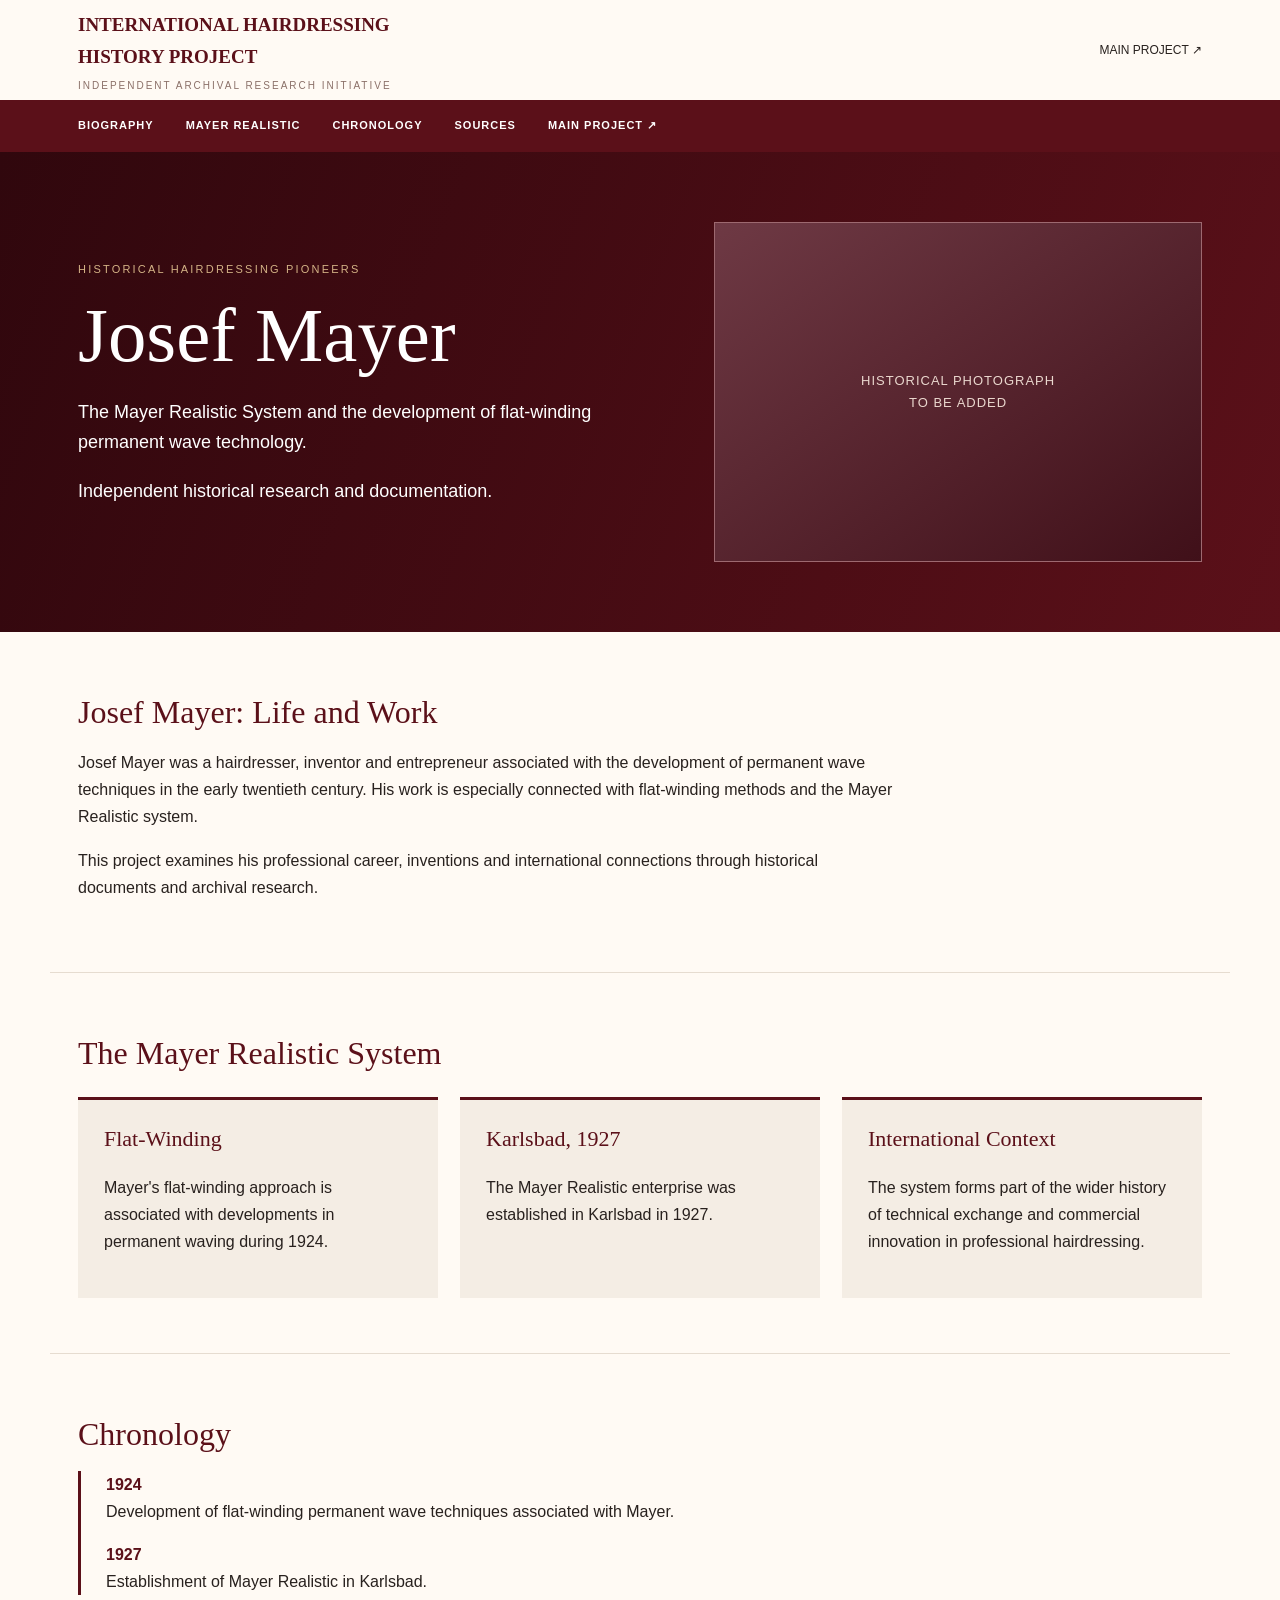
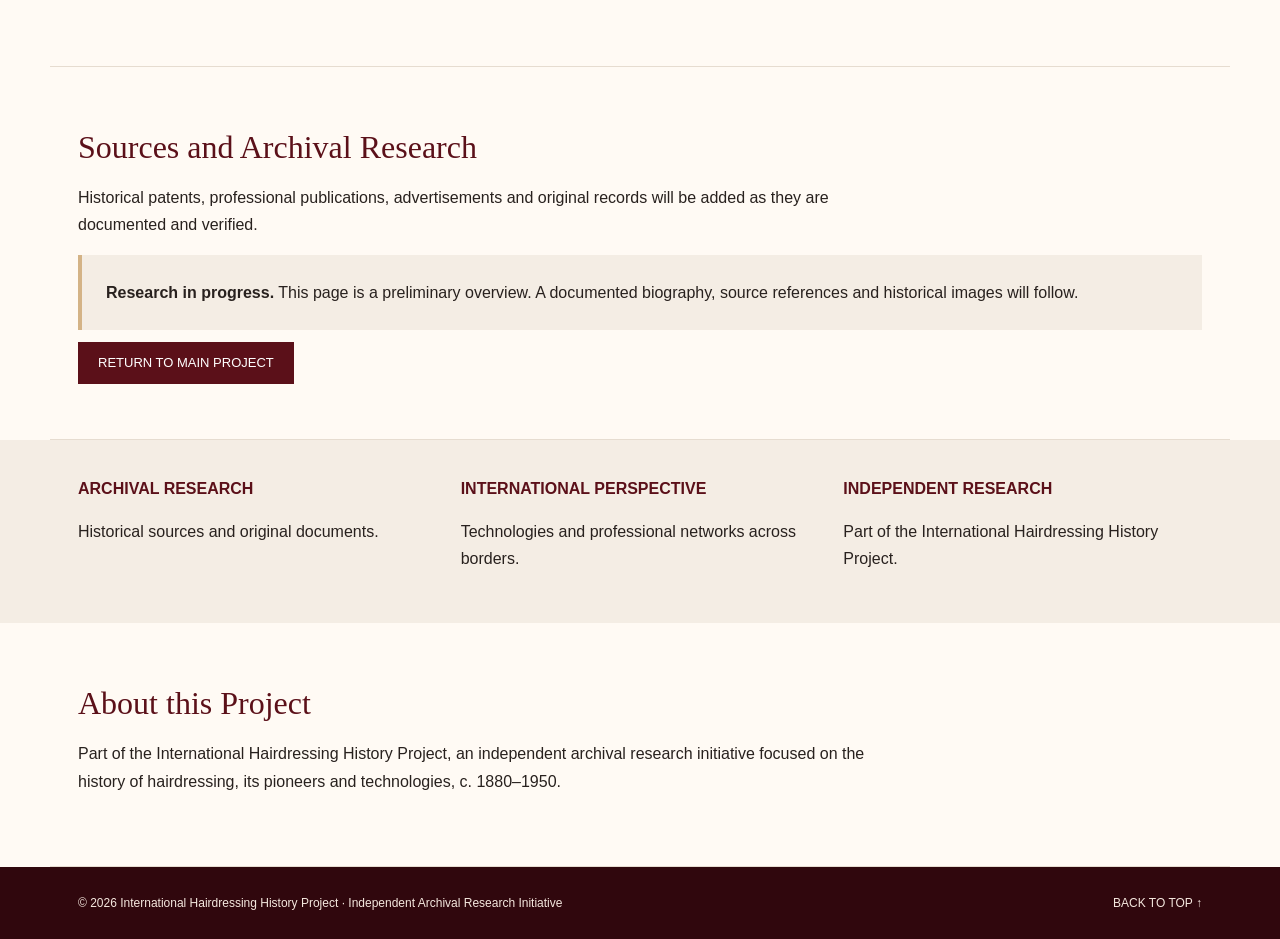
==== index.html @ 407f2971 "Add files via upload" ====
<!doctype html>
<html lang="en">
<head>
<meta charset="utf-8"><meta name="viewport" content="width=device-width,initial-scale=1">
<title>Josef Mayer | Mayer Realistic | International Hairdressing History Project</title>
<meta name="description" content="Independent archival research on Josef Mayer, the Mayer Realistic system, and the history of flat-winding permanent wave technology.">
<meta name="robots" content="index,follow"><link rel="canonical" href="https://mayer.hairdressing-history.org/">
<style>
:root{--burgundy:#5b1019;--dark:#30070d;--cream:#f8f3eb;--paper:#f4ede4;--gold:#d4b386;--ink:#28211e;--muted:#6e625b}*{box-sizing:border-box}html{scroll-behavior:smooth}body{margin:0;background:#fffaf4;color:var(--ink);font-family:Arial,sans-serif;line-height:1.7}a{color:inherit;text-decoration:none}.wrap{max-width:1180px;margin:auto;padding:0 28px}.masthead{background:#fffaf4}.mast-inner{min-height:100px;display:flex;align-items:center;justify-content:space-between;gap:20px;flex-wrap:wrap}.brand{color:var(--burgundy);font-family:Georgia,serif;font-weight:bold;font-size:19px}.brand small{display:block;font:10px Arial,sans-serif;letter-spacing:2px;margin-top:7px;color:#8b7068}.toplinks{font-size:12px}.toplinks a:hover{color:var(--burgundy)}.mainnav{background:var(--burgundy);color:white}.navinner{display:flex;gap:32px;flex-wrap:wrap;align-items:center;min-height:52px}.navinner a{font-size:11px;letter-spacing:1px;font-weight:bold;padding:15px 0;border-bottom:2px solid transparent}.navinner a:hover{border-color:var(--gold)}.hero{background:linear-gradient(110deg,var(--dark),var(--burgundy));color:white}.hero-inner{min-height:480px;display:grid;grid-template-columns:1.1fr .9fr;align-items:center;gap:40px}.eyebrow{color:var(--gold);font-size:11px;letter-spacing:2.2px;text-transform:uppercase}.hero h1{font:normal clamp(46px,6vw,80px) Georgia,serif;line-height:1.1;margin:16px 0}.hero p{font-size:18px;max-width:560px}.photo-placeholder{min-height:340px;border:1px solid #9d6970;background:linear-gradient(145deg,#6e3944,#401019);display:flex;align-items:center;justify-content:center;text-align:center;padding:30px;color:#ead7ce;font-size:13px;letter-spacing:1px}.section{padding-top:62px;padding-bottom:55px;border-bottom:1px solid #e6dcd0}.section h2{font:normal 32px Georgia,serif;color:var(--burgundy);margin:0 0 18px}.section p{max-width:820px}.cards{display:grid;grid-template-columns:repeat(3,1fr);gap:22px;margin-top:25px}.card{background:var(--paper);padding:26px;border-top:3px solid var(--burgundy)}.card h3{font:normal 22px Georgia,serif;color:var(--burgundy);margin-top:0}.timeline{border-left:3px solid var(--burgundy);padding-left:25px}.timeline strong{color:var(--burgundy)}.notice{background:var(--paper);padding:24px;border-left:4px solid var(--gold)}.button{display:inline-block;background:var(--burgundy);color:white;padding:10px 20px;margin-top:12px;font-size:13px}.principles{background:var(--paper);padding:35px 0}.principles-grid{display:grid;grid-template-columns:repeat(3,1fr);gap:24px}.principles strong{color:var(--burgundy)}footer{background:var(--dark);color:#f5e8df;padding:26px 0;font-size:12px}.footer-inner{display:flex;justify-content:space-between;gap:15px;flex-wrap:wrap}@media(max-width:750px){.hero-inner{grid-template-columns:1fr;padding-top:50px;padding-bottom:50px}.photo-placeholder{min-height:210px}.cards,.principles-grid{grid-template-columns:1fr}.navinner{gap:17px}}
</style>
</head>
<body id="top">
<header class="masthead"><div class="wrap mast-inner"><a class="brand" href="https://hairdressing-history.org/">INTERNATIONAL HAIRDRESSING<br>HISTORY PROJECT<small>INDEPENDENT ARCHIVAL RESEARCH INITIATIVE</small></a><div class="toplinks"><a href="https://hairdressing-history.org/">MAIN PROJECT ↗</a></div></div></header>
<nav class="mainnav" aria-label="Main navigation"><div class="wrap navinner"><a href="#biography">BIOGRAPHY</a><a href="#system">MAYER REALISTIC</a><a href="#chronology">CHRONOLOGY</a><a href="#sources">SOURCES</a><a href="https://hairdressing-history.org/">MAIN PROJECT ↗</a></div></nav>
<section class="hero"><div class="wrap hero-inner"><div><div class="eyebrow">Historical hairdressing pioneers</div><h1>Josef Mayer</h1><p>The Mayer Realistic System and the development of flat-winding permanent wave technology.</p><p>Independent historical research and documentation.</p></div><div class="photo-placeholder" role="img" aria-label="Reserved space for a future historical photograph of Josef Mayer">HISTORICAL PHOTOGRAPH<br>TO BE ADDED</div></div></section>
<main>
<section class="section wrap" id="biography"><h2>Josef Mayer: Life and Work</h2><p>Josef Mayer was a hairdresser, inventor and entrepreneur associated with the development of permanent wave techniques in the early twentieth century. His work is especially connected with flat-winding methods and the Mayer Realistic system.</p><p>This project examines his professional career, inventions and international connections through historical documents and archival research.</p></section>
<section class="section wrap" id="system"><h2>The Mayer Realistic System</h2><div class="cards"><article class="card"><h3>Flat-Winding</h3><p>Mayer's flat-winding approach is associated with developments in permanent waving during 1924.</p></article><article class="card"><h3>Karlsbad, 1927</h3><p>The Mayer Realistic enterprise was established in Karlsbad in 1927.</p></article><article class="card"><h3>International Context</h3><p>The system forms part of the wider history of technical exchange and commercial innovation in professional hairdressing.</p></article></div></section>
<section class="section wrap" id="chronology"><h2>Chronology</h2><div class="timeline"><p><strong>1924</strong><br>Development of flat-winding permanent wave techniques associated with Mayer.</p><p><strong>1927</strong><br>Establishment of Mayer Realistic in Karlsbad.</p></div></section>
<section class="section wrap" id="sources"><h2>Sources and Archival Research</h2><p>Historical patents, professional publications, advertisements and original records will be added as they are documented and verified.</p><div class="notice"><strong>Research in progress.</strong> This page is a preliminary overview. A documented biography, source references and historical images will follow.</div><a class="button" href="https://hairdressing-history.org/">RETURN TO MAIN PROJECT</a></section>
<section class="principles"><div class="wrap principles-grid"><div><strong>ARCHIVAL RESEARCH</strong><p>Historical sources and original documents.</p></div><div><strong>INTERNATIONAL PERSPECTIVE</strong><p>Technologies and professional networks across borders.</p></div><div><strong>INDEPENDENT RESEARCH</strong><p>Part of the International Hairdressing History Project.</p></div></div></section>
<section class="section wrap"><h2>About this Project</h2><p>Part of the International Hairdressing History Project, an independent archival research initiative focused on the history of hairdressing, its pioneers and technologies, c. 1880–1950.</p></section>
</main><footer><div class="wrap footer-inner"><span>© 2026 International Hairdressing History Project · Independent Archival Research Initiative</span><a href="#top">BACK TO TOP ↑</a></div></footer>
</body></html>
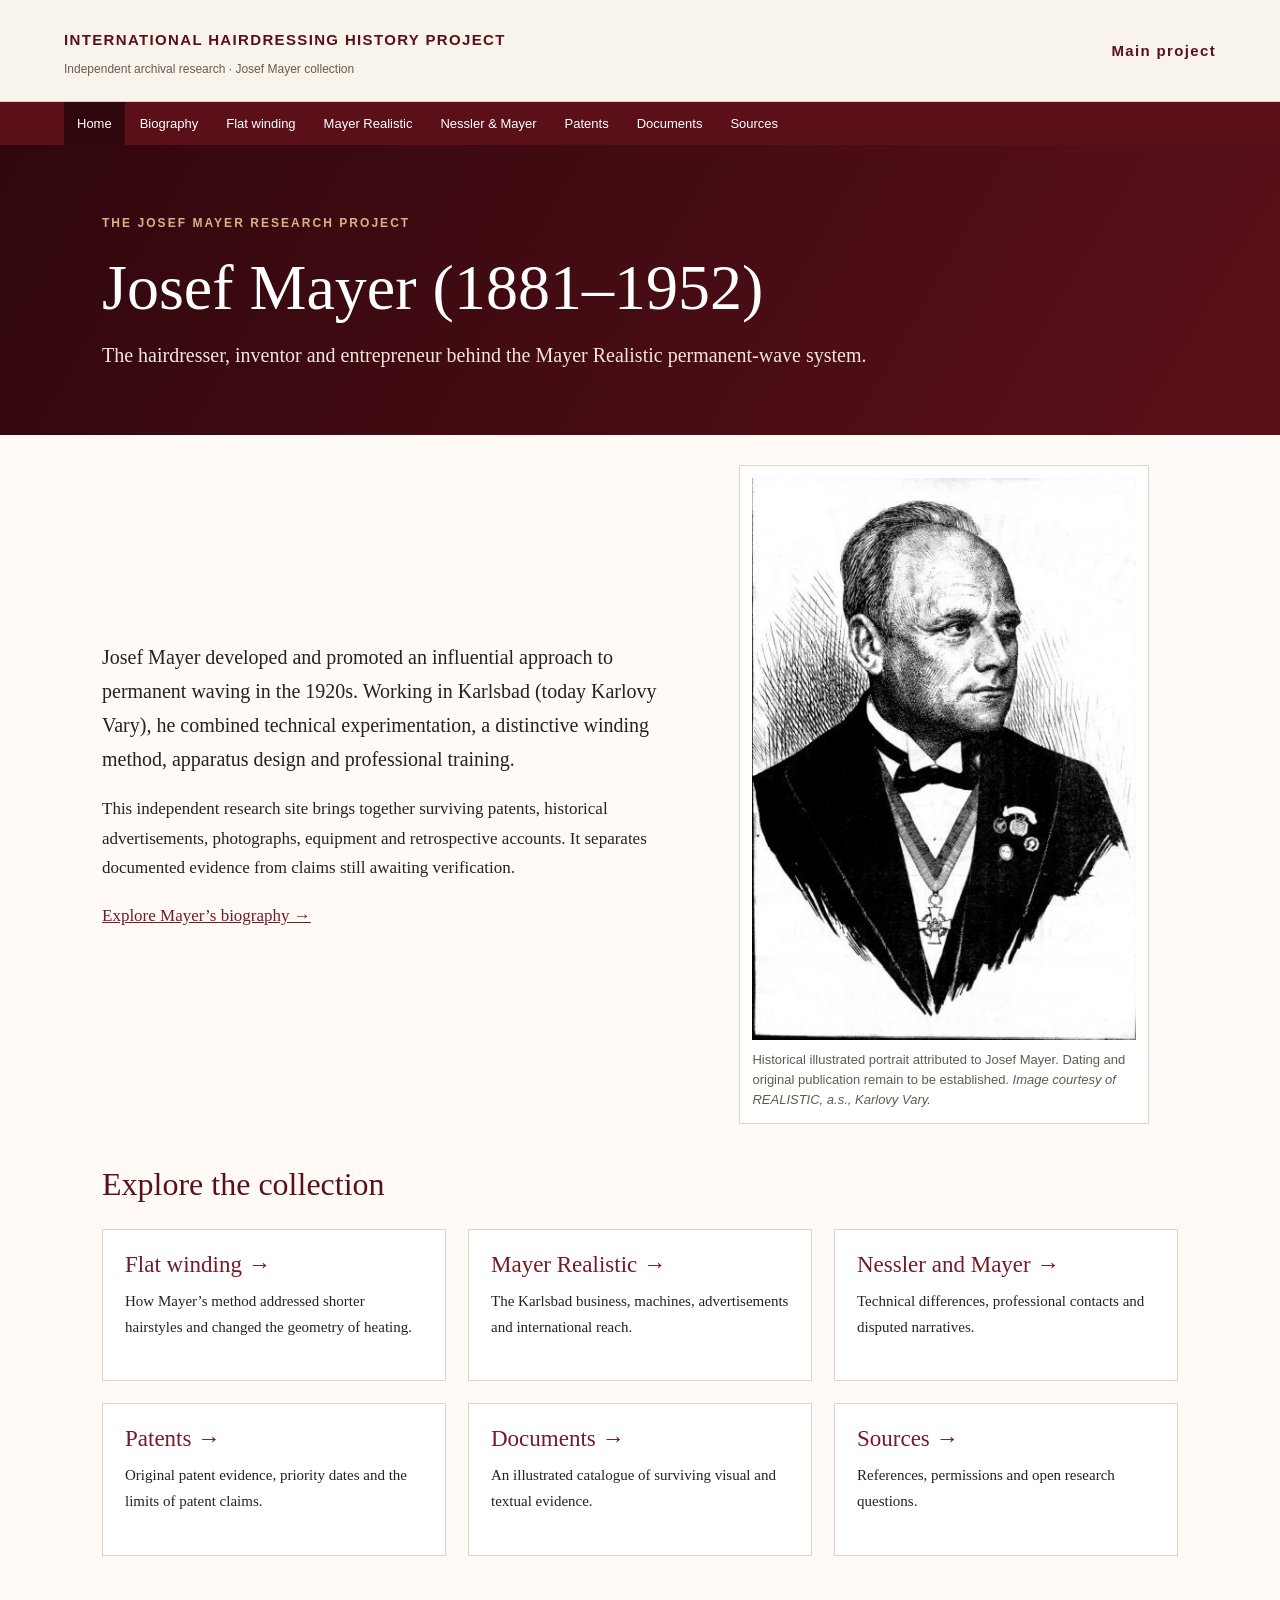
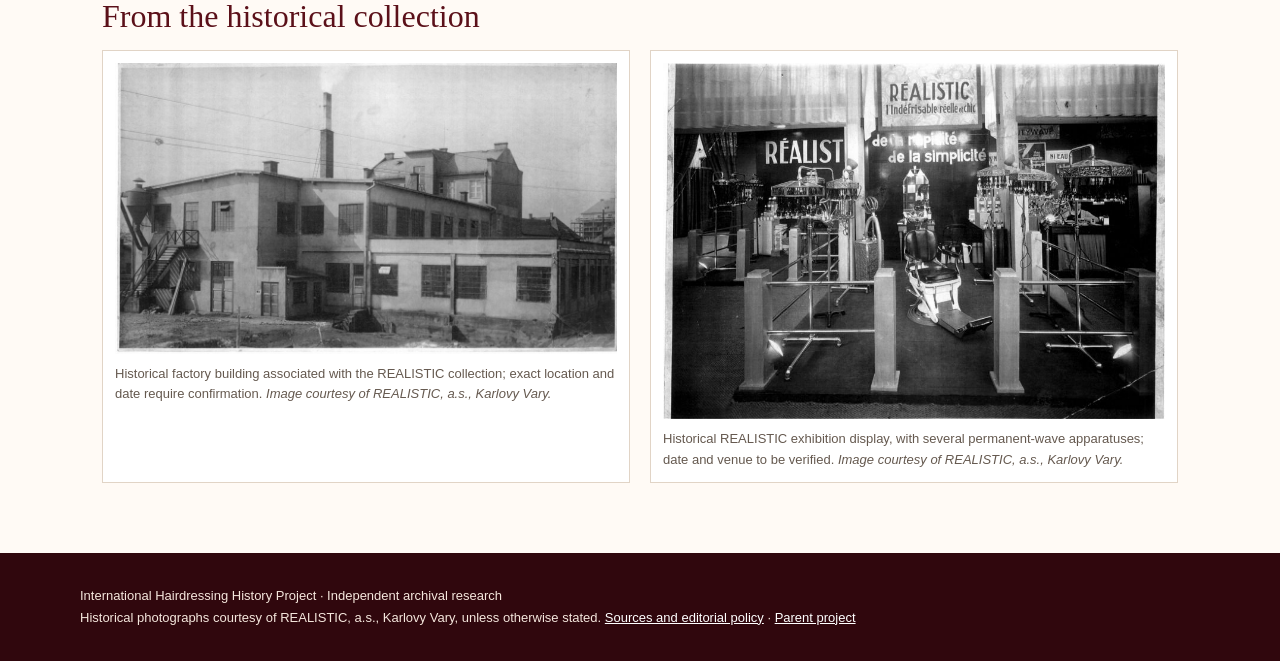
==== commit e52976e1: "Add files via upload" ====
--- a/index.html
+++ b/index.html
@@ -1,24 +1 @@
-<!doctype html>
-<html lang="en">
-<head>
-<meta charset="utf-8"><meta name="viewport" content="width=device-width,initial-scale=1">
-<title>Josef Mayer | Mayer Realistic | International Hairdressing History Project</title>
-<meta name="description" content="Independent archival research on Josef Mayer, the Mayer Realistic system, and the history of flat-winding permanent wave technology.">
-<meta name="robots" content="index,follow"><link rel="canonical" href="https://mayer.hairdressing-history.org/">
-<style>
-:root{--burgundy:#5b1019;--dark:#30070d;--cream:#f8f3eb;--paper:#f4ede4;--gold:#d4b386;--ink:#28211e;--muted:#6e625b}*{box-sizing:border-box}html{scroll-behavior:smooth}body{margin:0;background:#fffaf4;color:var(--ink);font-family:Arial,sans-serif;line-height:1.7}a{color:inherit;text-decoration:none}.wrap{max-width:1180px;margin:auto;padding:0 28px}.masthead{background:#fffaf4}.mast-inner{min-height:100px;display:flex;align-items:center;justify-content:space-between;gap:20px;flex-wrap:wrap}.brand{color:var(--burgundy);font-family:Georgia,serif;font-weight:bold;font-size:19px}.brand small{display:block;font:10px Arial,sans-serif;letter-spacing:2px;margin-top:7px;color:#8b7068}.toplinks{font-size:12px}.toplinks a:hover{color:var(--burgundy)}.mainnav{background:var(--burgundy);color:white}.navinner{display:flex;gap:32px;flex-wrap:wrap;align-items:center;min-height:52px}.navinner a{font-size:11px;letter-spacing:1px;font-weight:bold;padding:15px 0;border-bottom:2px solid transparent}.navinner a:hover{border-color:var(--gold)}.hero{background:linear-gradient(110deg,var(--dark),var(--burgundy));color:white}.hero-inner{min-height:480px;display:grid;grid-template-columns:1.1fr .9fr;align-items:center;gap:40px}.eyebrow{color:var(--gold);font-size:11px;letter-spacing:2.2px;text-transform:uppercase}.hero h1{font:normal clamp(46px,6vw,80px) Georgia,serif;line-height:1.1;margin:16px 0}.hero p{font-size:18px;max-width:560px}.photo-placeholder{min-height:340px;border:1px solid #9d6970;background:linear-gradient(145deg,#6e3944,#401019);display:flex;align-items:center;justify-content:center;text-align:center;padding:30px;color:#ead7ce;font-size:13px;letter-spacing:1px}.section{padding-top:62px;padding-bottom:55px;border-bottom:1px solid #e6dcd0}.section h2{font:normal 32px Georgia,serif;color:var(--burgundy);margin:0 0 18px}.section p{max-width:820px}.cards{display:grid;grid-template-columns:repeat(3,1fr);gap:22px;margin-top:25px}.card{background:var(--paper);padding:26px;border-top:3px solid var(--burgundy)}.card h3{font:normal 22px Georgia,serif;color:var(--burgundy);margin-top:0}.timeline{border-left:3px solid var(--burgundy);padding-left:25px}.timeline strong{color:var(--burgundy)}.notice{background:var(--paper);padding:24px;border-left:4px solid var(--gold)}.button{display:inline-block;background:var(--burgundy);color:white;padding:10px 20px;margin-top:12px;font-size:13px}.principles{background:var(--paper);padding:35px 0}.principles-grid{display:grid;grid-template-columns:repeat(3,1fr);gap:24px}.principles strong{color:var(--burgundy)}footer{background:var(--dark);color:#f5e8df;padding:26px 0;font-size:12px}.footer-inner{display:flex;justify-content:space-between;gap:15px;flex-wrap:wrap}@media(max-width:750px){.hero-inner{grid-template-columns:1fr;padding-top:50px;padding-bottom:50px}.photo-placeholder{min-height:210px}.cards,.principles-grid{grid-template-columns:1fr}.navinner{gap:17px}}
-</style>
-</head>
-<body id="top">
-<header class="masthead"><div class="wrap mast-inner"><a class="brand" href="https://hairdressing-history.org/">INTERNATIONAL HAIRDRESSING<br>HISTORY PROJECT<small>INDEPENDENT ARCHIVAL RESEARCH INITIATIVE</small></a><div class="toplinks"><a href="https://hairdressing-history.org/">MAIN PROJECT ↗</a></div></div></header>
-<nav class="mainnav" aria-label="Main navigation"><div class="wrap navinner"><a href="#biography">BIOGRAPHY</a><a href="#system">MAYER REALISTIC</a><a href="#chronology">CHRONOLOGY</a><a href="#sources">SOURCES</a><a href="https://hairdressing-history.org/">MAIN PROJECT ↗</a></div></nav>
-<section class="hero"><div class="wrap hero-inner"><div><div class="eyebrow">Historical hairdressing pioneers</div><h1>Josef Mayer</h1><p>The Mayer Realistic System and the development of flat-winding permanent wave technology.</p><p>Independent historical research and documentation.</p></div><div class="photo-placeholder" role="img" aria-label="Reserved space for a future historical photograph of Josef Mayer">HISTORICAL PHOTOGRAPH<br>TO BE ADDED</div></div></section>
-<main>
-<section class="section wrap" id="biography"><h2>Josef Mayer: Life and Work</h2><p>Josef Mayer was a hairdresser, inventor and entrepreneur associated with the development of permanent wave techniques in the early twentieth century. His work is especially connected with flat-winding methods and the Mayer Realistic system.</p><p>This project examines his professional career, inventions and international connections through historical documents and archival research.</p></section>
-<section class="section wrap" id="system"><h2>The Mayer Realistic System</h2><div class="cards"><article class="card"><h3>Flat-Winding</h3><p>Mayer's flat-winding approach is associated with developments in permanent waving during 1924.</p></article><article class="card"><h3>Karlsbad, 1927</h3><p>The Mayer Realistic enterprise was established in Karlsbad in 1927.</p></article><article class="card"><h3>International Context</h3><p>The system forms part of the wider history of technical exchange and commercial innovation in professional hairdressing.</p></article></div></section>
-<section class="section wrap" id="chronology"><h2>Chronology</h2><div class="timeline"><p><strong>1924</strong><br>Development of flat-winding permanent wave techniques associated with Mayer.</p><p><strong>1927</strong><br>Establishment of Mayer Realistic in Karlsbad.</p></div></section>
-<section class="section wrap" id="sources"><h2>Sources and Archival Research</h2><p>Historical patents, professional publications, advertisements and original records will be added as they are documented and verified.</p><div class="notice"><strong>Research in progress.</strong> This page is a preliminary overview. A documented biography, source references and historical images will follow.</div><a class="button" href="https://hairdressing-history.org/">RETURN TO MAIN PROJECT</a></section>
-<section class="principles"><div class="wrap principles-grid"><div><strong>ARCHIVAL RESEARCH</strong><p>Historical sources and original documents.</p></div><div><strong>INTERNATIONAL PERSPECTIVE</strong><p>Technologies and professional networks across borders.</p></div><div><strong>INDEPENDENT RESEARCH</strong><p>Part of the International Hairdressing History Project.</p></div></div></section>
-<section class="section wrap"><h2>About this Project</h2><p>Part of the International Hairdressing History Project, an independent archival research initiative focused on the history of hairdressing, its pioneers and technologies, c. 1880–1950.</p></section>
-</main><footer><div class="wrap footer-inner"><span>© 2026 International Hairdressing History Project · Independent Archival Research Initiative</span><a href="#top">BACK TO TOP ↑</a></div></footer>
-</body></html>
+<!doctype html><html lang="en"><head><meta charset="utf-8"><meta name="viewport" content="width=device-width,initial-scale=1"><title>Josef Mayer (1881–1952) | Josef Mayer Research</title><meta name="description" content="The hairdresser, inventor and entrepreneur behind the Mayer Realistic permanent-wave system."><meta name="robots" content="index,follow"><link rel="canonical" href="https://mayer.hairdressing-history.org/"><link rel="stylesheet" href="assets/site.css"></head><body><header class="mast"><div class="brand"><div><a href="index.html">INTERNATIONAL HAIRDRESSING HISTORY PROJECT</a><small>Independent archival research · Josef Mayer collection</small></div><a href="https://hairdressing-history.org/">Main project</a></div></header><nav aria-label="Main navigation"><div class="inner"><a href="index.html" aria-current="page">Home</a><a href="biography.html">Biography</a><a href="flat-winding.html">Flat winding</a><a href="mayer-realistic.html">Mayer Realistic</a><a href="nessler-and-mayer.html">Nessler & Mayer</a><a href="patents.html">Patents</a><a href="documents.html">Documents</a><a href="sources.html">Sources</a></div></nav><section class="hero"><div class="wrap"><span class="eyebrow">The Josef Mayer Research Project</span><h1>Josef Mayer (1881–1952)</h1><p>The hairdresser, inventor and entrepreneur behind the Mayer Realistic permanent-wave system.</p></div></section><main><div class="wrap"><section class="cols"><div><p class="lead">Josef Mayer developed and promoted an influential approach to permanent waving in the 1920s. Working in Karlsbad (today Karlovy Vary), he combined technical experimentation, a distinctive winding method, apparatus design and professional training.</p><p>This independent research site brings together surviving patents, historical advertisements, photographs, equipment and retrospective accounts. It separates documented evidence from claims still awaiting verification.</p><p><a href="biography.html">Explore Mayer’s biography →</a></p></div><figure class="portrait"><img src="assets/images/josef-mayer-portrait.jpg" alt="Historical illustrated portrait attributed to Josef Mayer. Dating and original publication remain to be established." loading="lazy"><figcaption>Historical illustrated portrait attributed to Josef Mayer. Dating and original publication remain to be established. <em>Image courtesy of REALISTIC, a.s., Karlovy Vary.</em></figcaption></figure></section><h2>Explore the collection</h2><div class="grid"><article class="tile"><h3><a href="flat-winding.html">Flat winding →</a></h3><p>How Mayer’s method addressed shorter hairstyles and changed the geometry of heating.</p></article><article class="tile"><h3><a href="mayer-realistic.html">Mayer Realistic →</a></h3><p>The Karlsbad business, machines, advertisements and international reach.</p></article><article class="tile"><h3><a href="nessler-and-mayer.html">Nessler and Mayer →</a></h3><p>Technical differences, professional contacts and disputed narratives.</p></article><article class="tile"><h3><a href="patents.html">Patents →</a></h3><p>Original patent evidence, priority dates and the limits of patent claims.</p></article><article class="tile"><h3><a href="documents.html">Documents →</a></h3><p>An illustrated catalogue of surviving visual and textual evidence.</p></article><article class="tile"><h3><a href="sources.html">Sources →</a></h3><p>References, permissions and open research questions.</p></article></div><h2>From the historical collection</h2><div class="cards"><figure class=""><img src="assets/images/mayer-realistic-factory.jpg" alt="Historical factory building associated with the REALISTIC collection; exact location and date require confirmation." loading="lazy"><figcaption>Historical factory building associated with the REALISTIC collection; exact location and date require confirmation. <em>Image courtesy of REALISTIC, a.s., Karlovy Vary.</em></figcaption></figure><figure class=""><img src="assets/images/realistic-exhibition.jpg" alt="Historical REALISTIC exhibition display, with several permanent-wave apparatuses; date and venue to be verified." loading="lazy"><figcaption>Historical REALISTIC exhibition display, with several permanent-wave apparatuses; date and venue to be verified. <em>Image courtesy of REALISTIC, a.s., Karlovy Vary.</em></figcaption></figure></div></div></main><footer><div class="foot">International Hairdressing History Project · Independent archival research<br>Historical photographs courtesy of REALISTIC, a.s., Karlovy Vary, unless otherwise stated. <a href="sources.html">Sources and editorial policy</a> · <a href="https://hairdressing-history.org/">Parent project</a></div></footer></body></html>
--- a/assets/site.css
+++ b/assets/site.css
@@ -0,0 +1,2 @@
+
+:root{--burgundy:#5b1019;--dark:#30070d;--cream:#f8f3eb;--paper:#f4ede4;--gold:#d4b386;--ink:#28211e;--muted:#6e625b}*{box-sizing:border-box}body{margin:0;background:#fffaf5;color:var(--ink);font:17px/1.75 Georgia,serif}a{color:#751b27}a:hover{text-decoration:underline}.mast{background:var(--cream);padding:25px 5%;border-bottom:1px solid #dfcfbc}.brand{max-width:1180px;margin:auto;display:flex;justify-content:space-between;align-items:center;gap:16px}.brand a{color:var(--burgundy);text-decoration:none;font:700 15px/1.4 Arial,sans-serif;letter-spacing:.09em}.brand small{display:block;color:#695c51;font:12px Arial,sans-serif;margin-top:7px}nav{background:var(--burgundy)}nav .inner{max-width:1180px;margin:auto;display:flex;gap:2px;flex-wrap:wrap;padding:0 14px}nav a{color:white;text-decoration:none;font:13px Arial,sans-serif;padding:14px 13px;display:block}nav a:hover,nav a[aria-current=page]{background:var(--dark);text-decoration:none}.hero{background:linear-gradient(120deg,var(--dark),var(--burgundy));color:white;padding:62px 22px}.hero .wrap{max-width:1120px;margin:auto}.eyebrow{font:700 12px Arial,sans-serif;letter-spacing:.17em;text-transform:uppercase;color:var(--gold)}h1{font:normal clamp(37px,5vw,68px)/1.12 Georgia,serif;margin:15px 0}h2{font:normal 32px/1.25 Georgia,serif;color:var(--burgundy);margin:40px 0 14px}h3{font:normal 23px Georgia,serif;color:var(--burgundy)}.hero p{max-width:780px;font-size:20px;margin:0;color:#f3e6df}.wrap{max-width:1120px;margin:auto;padding:0 22px}main{padding:30px 0 70px}p{margin:0 0 18px}.lead{font-size:20px;line-height:1.7}.cols{display:grid;grid-template-columns:1.1fr .9fr;gap:38px;align-items:center}.grid{display:grid;grid-template-columns:repeat(3,minmax(0,1fr));gap:22px;margin:25px 0}.grid.two{grid-template-columns:repeat(2,minmax(0,1fr))}.tile,figure,.note{background:white;border:1px solid #e1d4c6}.tile{padding:22px}.tile h3{margin:0 0 10px}.tile a{text-decoration:none}.tile p{font-size:15px}figure{margin:24px 0;padding:12px}figure img{width:100%;height:auto;display:block}figcaption{font:13px/1.55 Arial,sans-serif;color:#65594f;margin-top:10px}.portrait{max-width:410px;margin:auto}.note{padding:20px 24px;border-left:4px solid var(--burgundy);background:var(--paper);margin:26px 0}.source{font:14px/1.6 Arial,sans-serif;color:#63574c}.cards{display:grid;grid-template-columns:repeat(2,1fr);gap:20px}.cards figure{margin:0}footer{background:var(--dark);color:#f5e7dd;padding:32px 20px;font:13px/1.7 Arial,sans-serif}footer a{color:white}.foot{max-width:1120px;margin:auto}.doclist li{margin-bottom:15px}.timeline{border-left:3px solid var(--gold);padding-left:25px}.timeline p{margin-bottom:20px}video{width:100%;max-width:700px}table{border-collapse:collapse;width:100%;font:15px/1.5 Arial,sans-serif}th,td{border:1px solid #dbcdbd;padding:12px;text-align:left;vertical-align:top}th{background:var(--burgundy);color:white}@media(max-width:760px){.cols,.grid,.grid.two,.cards{grid-template-columns:1fr}.hero{padding:43px 14px}.brand{display:block}.brand small{margin-bottom:10px}nav a{padding:10px 8px;font-size:12px}h2{font-size:28px}}
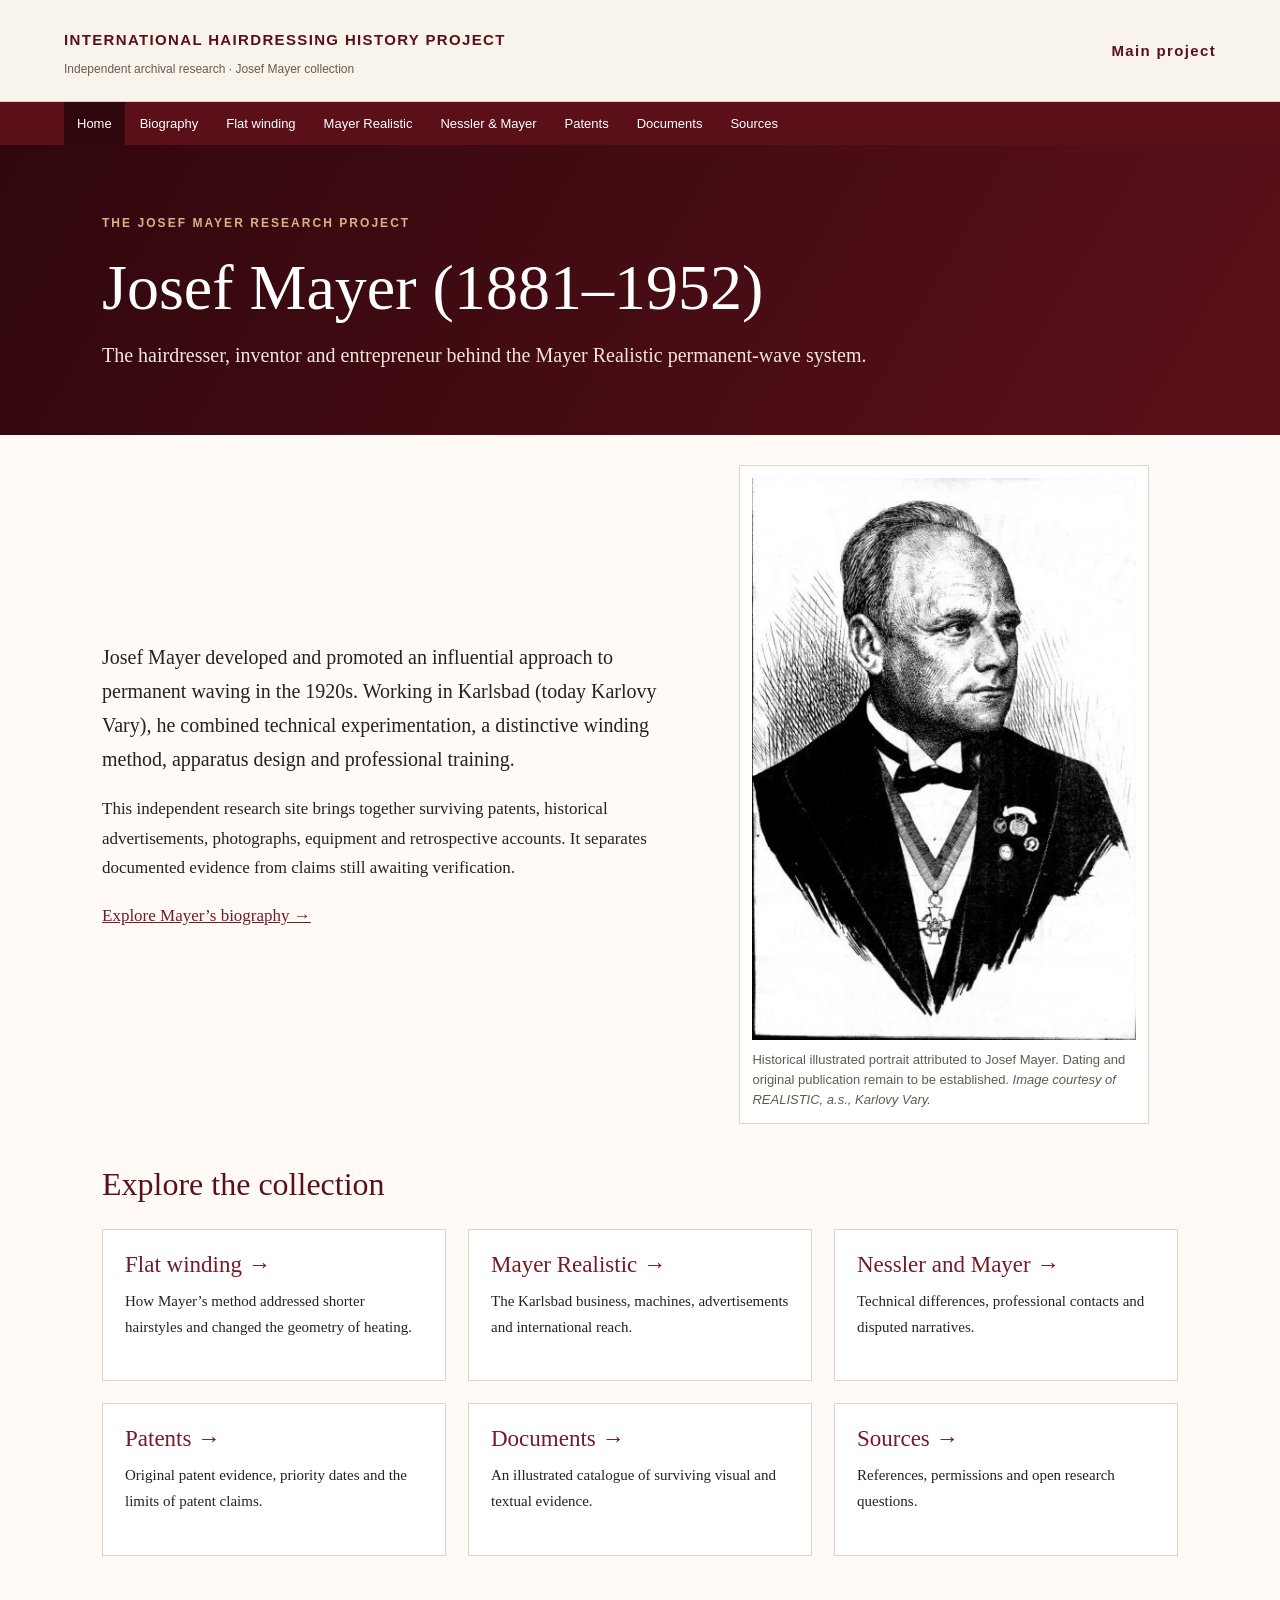
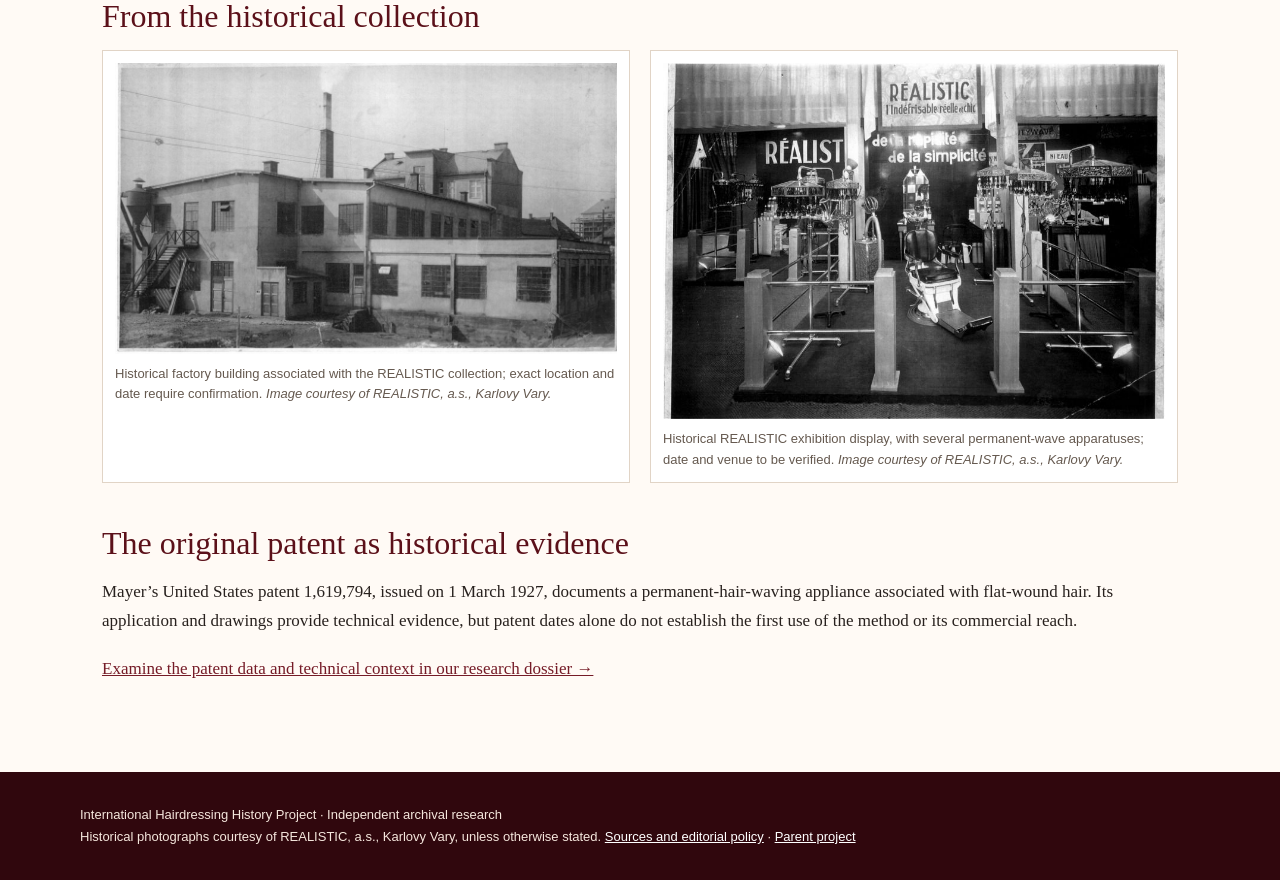
==== commit 1d40b317: "Add files via upload" ====
--- a/index.html
+++ b/index.html
@@ -1 +1,2 @@
-<!doctype html><html lang="en"><head><meta charset="utf-8"><meta name="viewport" content="width=device-width,initial-scale=1"><title>Josef Mayer (1881–1952) | Josef Mayer Research</title><meta name="description" content="The hairdresser, inventor and entrepreneur behind the Mayer Realistic permanent-wave system."><meta name="robots" content="index,follow"><link rel="canonical" href="https://mayer.hairdressing-history.org/"><link rel="stylesheet" href="assets/site.css"></head><body><header class="mast"><div class="brand"><div><a href="index.html">INTERNATIONAL HAIRDRESSING HISTORY PROJECT</a><small>Independent archival research · Josef Mayer collection</small></div><a href="https://hairdressing-history.org/">Main project</a></div></header><nav aria-label="Main navigation"><div class="inner"><a href="index.html" aria-current="page">Home</a><a href="biography.html">Biography</a><a href="flat-winding.html">Flat winding</a><a href="mayer-realistic.html">Mayer Realistic</a><a href="nessler-and-mayer.html">Nessler & Mayer</a><a href="patents.html">Patents</a><a href="documents.html">Documents</a><a href="sources.html">Sources</a></div></nav><section class="hero"><div class="wrap"><span class="eyebrow">The Josef Mayer Research Project</span><h1>Josef Mayer (1881–1952)</h1><p>The hairdresser, inventor and entrepreneur behind the Mayer Realistic permanent-wave system.</p></div></section><main><div class="wrap"><section class="cols"><div><p class="lead">Josef Mayer developed and promoted an influential approach to permanent waving in the 1920s. Working in Karlsbad (today Karlovy Vary), he combined technical experimentation, a distinctive winding method, apparatus design and professional training.</p><p>This independent research site brings together surviving patents, historical advertisements, photographs, equipment and retrospective accounts. It separates documented evidence from claims still awaiting verification.</p><p><a href="biography.html">Explore Mayer’s biography →</a></p></div><figure class="portrait"><img src="assets/images/josef-mayer-portrait.jpg" alt="Historical illustrated portrait attributed to Josef Mayer. Dating and original publication remain to be established." loading="lazy"><figcaption>Historical illustrated portrait attributed to Josef Mayer. Dating and original publication remain to be established. <em>Image courtesy of REALISTIC, a.s., Karlovy Vary.</em></figcaption></figure></section><h2>Explore the collection</h2><div class="grid"><article class="tile"><h3><a href="flat-winding.html">Flat winding →</a></h3><p>How Mayer’s method addressed shorter hairstyles and changed the geometry of heating.</p></article><article class="tile"><h3><a href="mayer-realistic.html">Mayer Realistic →</a></h3><p>The Karlsbad business, machines, advertisements and international reach.</p></article><article class="tile"><h3><a href="nessler-and-mayer.html">Nessler and Mayer →</a></h3><p>Technical differences, professional contacts and disputed narratives.</p></article><article class="tile"><h3><a href="patents.html">Patents →</a></h3><p>Original patent evidence, priority dates and the limits of patent claims.</p></article><article class="tile"><h3><a href="documents.html">Documents →</a></h3><p>An illustrated catalogue of surviving visual and textual evidence.</p></article><article class="tile"><h3><a href="sources.html">Sources →</a></h3><p>References, permissions and open research questions.</p></article></div><h2>From the historical collection</h2><div class="cards"><figure class=""><img src="assets/images/mayer-realistic-factory.jpg" alt="Historical factory building associated with the REALISTIC collection; exact location and date require confirmation." loading="lazy"><figcaption>Historical factory building associated with the REALISTIC collection; exact location and date require confirmation. <em>Image courtesy of REALISTIC, a.s., Karlovy Vary.</em></figcaption></figure><figure class=""><img src="assets/images/realistic-exhibition.jpg" alt="Historical REALISTIC exhibition display, with several permanent-wave apparatuses; date and venue to be verified." loading="lazy"><figcaption>Historical REALISTIC exhibition display, with several permanent-wave apparatuses; date and venue to be verified. <em>Image courtesy of REALISTIC, a.s., Karlovy Vary.</em></figcaption></figure></div></div></main><footer><div class="foot">International Hairdressing History Project · Independent archival research<br>Historical photographs courtesy of REALISTIC, a.s., Karlovy Vary, unless otherwise stated. <a href="sources.html">Sources and editorial policy</a> · <a href="https://hairdressing-history.org/">Parent project</a></div></footer></body></html>+<!DOCTYPE html>
+<html lang="en"><head><meta charset="utf-8"/><meta content="width=device-width,initial-scale=1" name="viewport"/><title>Josef Mayer (1881–1952) | Josef Mayer Research</title><meta content="The hairdresser, inventor and entrepreneur behind the Mayer Realistic permanent-wave system." name="description"/><meta content="index,follow" name="robots"/><link href="https://mayer.hairdressing-history.org/" rel="canonical"/><link href="assets/site.css" rel="stylesheet"/></head><body><header class="mast"><div class="brand"><div><a href="index.html">INTERNATIONAL HAIRDRESSING HISTORY PROJECT</a><small>Independent archival research · Josef Mayer collection</small></div><a href="https://hairdressing-history.org/">Main project</a></div></header><nav aria-label="Main navigation"><div class="inner"><a aria-current="page" href="index.html">Home</a><a href="biography.html">Biography</a><a href="flat-winding.html">Flat winding</a><a href="mayer-realistic.html">Mayer Realistic</a><a href="nessler-and-mayer.html">Nessler &amp; Mayer</a><a href="patents.html">Patents</a><a href="documents.html">Documents</a><a href="sources.html">Sources</a></div></nav><section class="hero"><div class="wrap"><span class="eyebrow">The Josef Mayer Research Project</span><h1>Josef Mayer (1881–1952)</h1><p>The hairdresser, inventor and entrepreneur behind the Mayer Realistic permanent-wave system.</p></div></section><main><div class="wrap"><section class="cols"><div><p class="lead">Josef Mayer developed and promoted an influential approach to permanent waving in the 1920s. Working in Karlsbad (today Karlovy Vary), he combined technical experimentation, a distinctive winding method, apparatus design and professional training.</p><p>This independent research site brings together surviving patents, historical advertisements, photographs, equipment and retrospective accounts. It separates documented evidence from claims still awaiting verification.</p><p><a href="biography.html">Explore Mayer’s biography →</a></p></div><figure class="portrait"><img alt="Historical illustrated portrait attributed to Josef Mayer. Dating and original publication remain to be established." loading="lazy" src="assets/images/josef-mayer-portrait.jpg"/><figcaption>Historical illustrated portrait attributed to Josef Mayer. Dating and original publication remain to be established. <em>Image courtesy of REALISTIC, a.s., Karlovy Vary.</em></figcaption></figure></section><h2>Explore the collection</h2><div class="grid"><article class="tile"><h3><a href="flat-winding.html">Flat winding →</a></h3><p>How Mayer’s method addressed shorter hairstyles and changed the geometry of heating.</p></article><article class="tile"><h3><a href="mayer-realistic.html">Mayer Realistic →</a></h3><p>The Karlsbad business, machines, advertisements and international reach.</p></article><article class="tile"><h3><a href="nessler-and-mayer.html">Nessler and Mayer →</a></h3><p>Technical differences, professional contacts and disputed narratives.</p></article><article class="tile"><h3><a href="patents.html">Patents →</a></h3><p>Original patent evidence, priority dates and the limits of patent claims.</p></article><article class="tile"><h3><a href="documents.html">Documents →</a></h3><p>An illustrated catalogue of surviving visual and textual evidence.</p></article><article class="tile"><h3><a href="sources.html">Sources →</a></h3><p>References, permissions and open research questions.</p></article></div><h2>From the historical collection</h2><div class="cards"><figure class=""><img alt="Historical factory building associated with the REALISTIC collection; exact location and date require confirmation." loading="lazy" src="assets/images/mayer-realistic-factory.jpg"/><figcaption>Historical factory building associated with the REALISTIC collection; exact location and date require confirmation. <em>Image courtesy of REALISTIC, a.s., Karlovy Vary.</em></figcaption></figure><figure class=""><img alt="Historical REALISTIC exhibition display, with several permanent-wave apparatuses; date and venue to be verified." loading="lazy" src="assets/images/realistic-exhibition.jpg"/><figcaption>Historical REALISTIC exhibition display, with several permanent-wave apparatuses; date and venue to be verified. <em>Image courtesy of REALISTIC, a.s., Karlovy Vary.</em></figcaption></figure></div></div><section class="wrap"><h2>The original patent as historical evidence</h2><p>Mayer’s United States patent 1,619,794, issued on 1 March 1927, documents a permanent-hair-waving appliance associated with flat-wound hair. Its application and drawings provide technical evidence, but patent dates alone do not establish the first use of the method or its commercial reach.</p><p><a href="patents.html">Examine the patent data and technical context in our research dossier →</a></p></section></main><footer><div class="foot">International Hairdressing History Project · Independent archival research<br/>Historical photographs courtesy of REALISTIC, a.s., Karlovy Vary, unless otherwise stated. <a href="sources.html">Sources and editorial policy</a> · <a href="https://hairdressing-history.org/">Parent project</a></div></footer></body></html>
